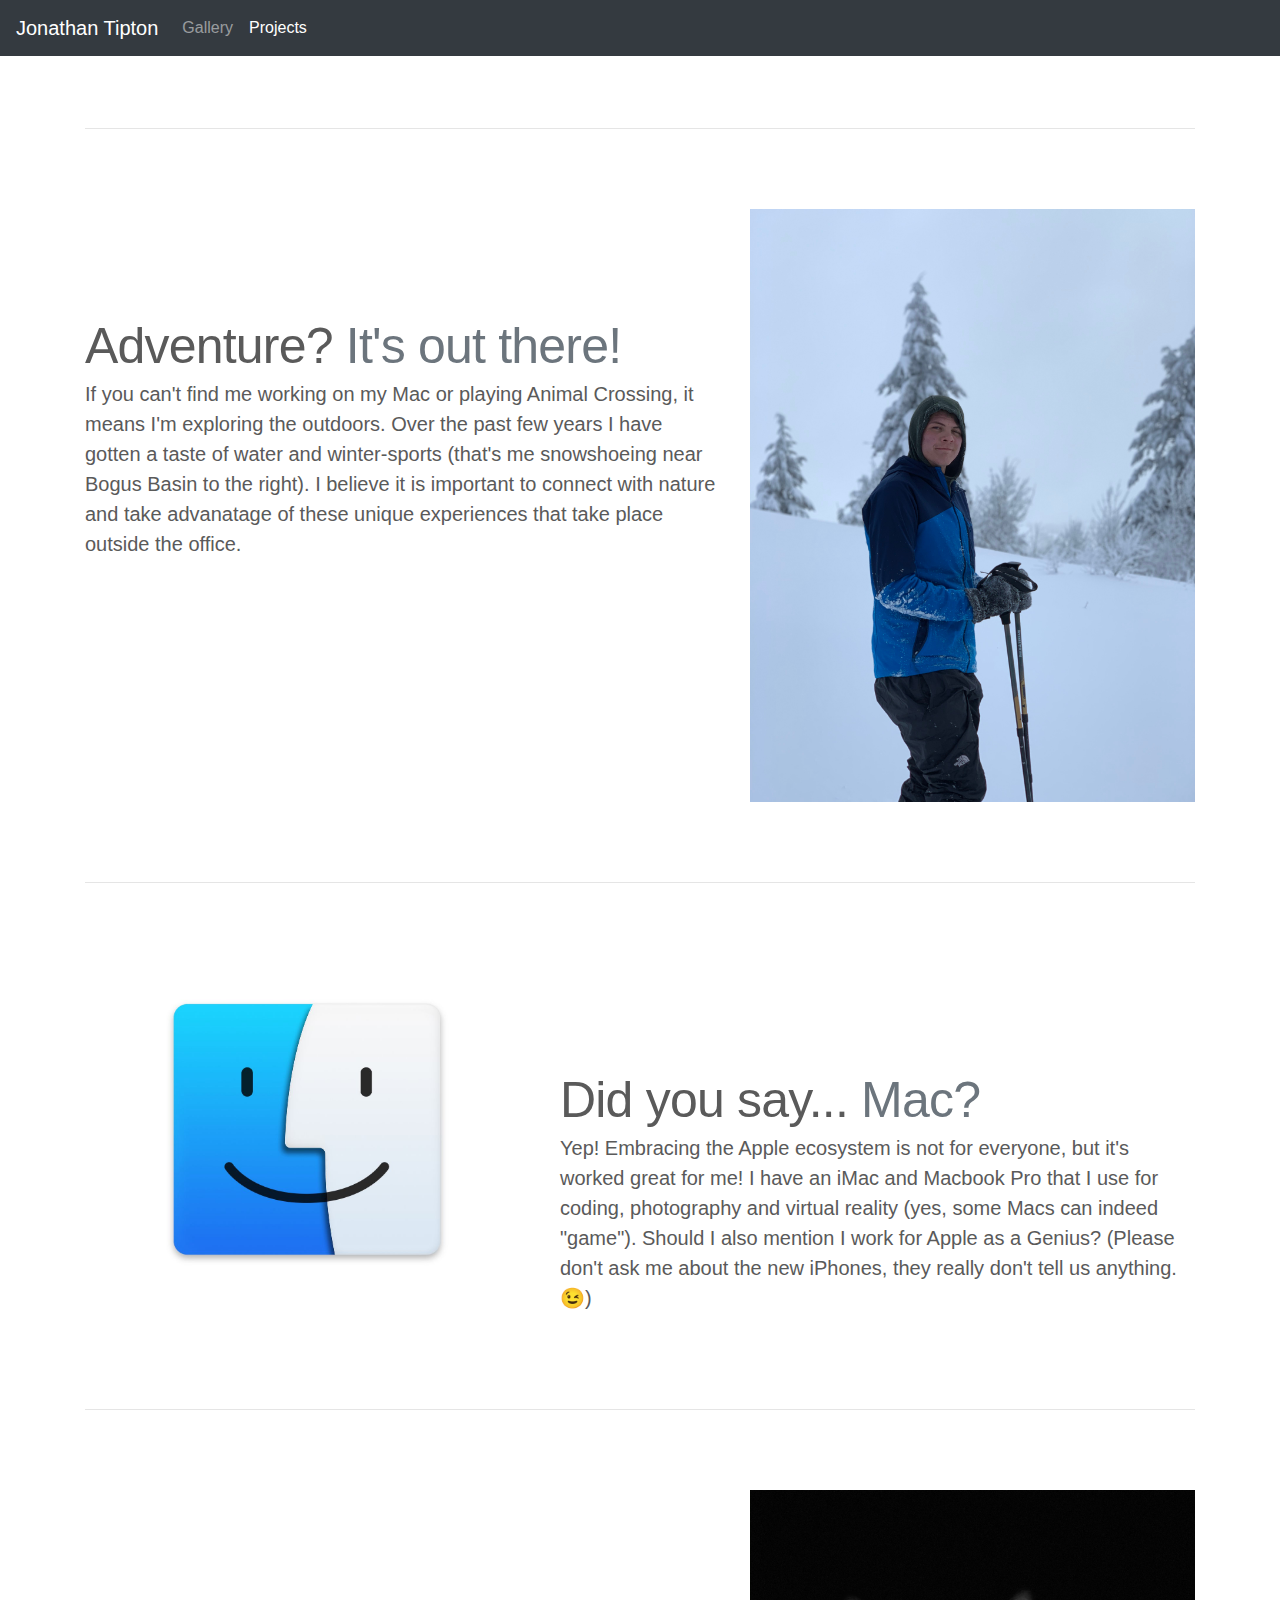
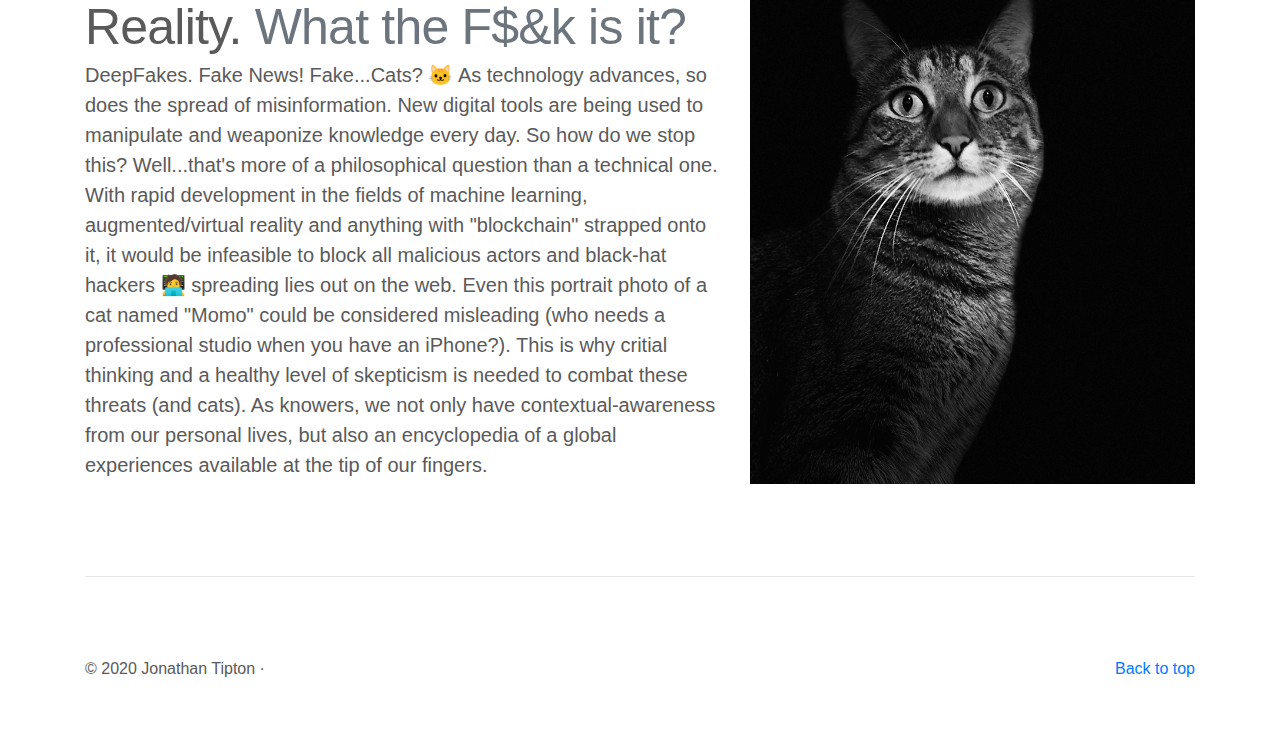
==== bootstrap-4.0.0/docs/4.0/examples/carousel/projects.html @ aaef8112 "UPDATES" ====
<!doctype html>
<html lang="en">
  <head>
    <meta charset="utf-8">
    <meta name="viewport" content="width=device-width, initial-scale=1, shrink-to-fit=no">
    <meta name="description" content="">
    <link rel="icon" href="Media/logo.png">

    <title>Jonathan Tipton</title>

    <!-- Bootstrap core CSS -->
    <link href="../../../../dist/css/bootstrap.min.css" rel="stylesheet">

    <!-- Custom styles for this template -->
    <link href="carousel.css" rel="stylesheet">
  </head>
  <body>

    <header>
      <nav class="navbar navbar-expand-md navbar-dark fixed-top bg-dark">
        <a class="navbar-brand" href="index.html">Jonathan Tipton</a>
        <button class="navbar-toggler" type="button" data-toggle="collapse" data-target="#navbarCollapse" aria-controls="navbarCollapse" aria-expanded="false" aria-label="Toggle navigation">
          <span class="navbar-toggler-icon"></span>
        </button>
        <div class="collapse navbar-collapse" id="navbarCollapse">
          <ul class="navbar-nav mr-auto">
            <li class="nav-item ">
              <a class="nav-link" href="gallery.html">Gallery</a>
            </li>

            <li class="nav-item active">
              <a class="nav-link" href="projects.html">Projects</a>
            </li>
            </ul>
        </div>
      </nav>
    </header>

    <!-- START THE FEATURETTES -->
    <div class="container marketing">

    <hr class="featurette-divider">

    <div class="row featurette">
      <div class="col-md-7">
        <h2 class="featurette-heading">Adventure? <span class="text-muted">It's out there!</span></h2>
        <p class="lead">If you can't find me working on my Mac or playing Animal Crossing, it means I'm exploring the outdoors.
                        Over the past few years I have gotten a taste of water and winter-sports (that's me snowshoeing near Bogus Basin to the right).
                        I believe it is important to connect with nature and take advanatage of these unique experiences that take place outside the office.</p>
      </div>
      <div class="col-md-5">
        <img class="featurette-image img-fluid mx-auto" src="../../../../assets/Media/me.jpeg" alt="Generic placeholder image">
      </div>
    </div>

    <hr class="featurette-divider">

    <div class="row featurette">
      <div class="col-md-7 order-md-2">
        <h2 class="featurette-heading">Did you say... <span class="text-muted">Mac?</span></h2>
        <p class="lead">Yep! Embracing the Apple ecosystem is not for everyone, but it's worked great for me! I have an iMac and Macbook Pro
                        that I use for coding, photography and virtual reality (yes, some Macs can indeed "game"). Should I also mention I work for Apple as a Genius? (Please don't ask me about the new iPhones, they really don't tell us anything. 😉)</p>
      </div>
      <div class="col-md-5 order-md-1">
        <img class="featurette-image img-fluid mx-auto" src="../../../../assets/Media/finder.jpeg" alt="Generic placeholder image">
      </div>
    </div>

    <hr class="featurette-divider">

    <div class="row featurette">
      <div class="col-md-7">
        <h2 class="featurette-heading">Reality. <span class="text-muted">What the F$&k is it?</span></h2>
        <p class="lead">DeepFakes. Fake News! Fake...Cats? 🐱 As technology advances, so does the spread of misinformation. New digital tools are being used to manipulate and weaponize knowledge every day. So how do we stop this?
                        Well...that's more of a philosophical question than a technical one. With rapid development in the fields of machine learning, augmented/virtual reality and anything with "blockchain" strapped onto it,
                        it would be infeasible to block all malicious actors and black-hat hackers 🧑‍💻 spreading lies out on the web. Even this portrait photo of a cat named "Momo" could be considered misleading (who needs a professional studio when you have an iPhone?).
                        This is why critial thinking and a healthy level of skepticism is needed to combat these threats (and cats). As knowers, we not only have contextual-awareness from our personal lives, but also an encyclopedia of a global experiences
                        available at the tip of our fingers.</p>
      </div>

      <div class="col-md-5">
        <img class="featurette-image img-fluid mx-auto" src="../../../../assets/Media/momo.jpeg" alt="Generic placeholder image">
      </div>
    </div>

    <hr class="featurette-divider">

    <!-- /END THE FEATURETTES -->

  </div><!-- /.container -->


    <!-- FOOTER -->
    <footer class="container">
      <p class="float-right"><a href="#">Back to top</a></p>
      <p>&copy; 2020 Jonathan Tipton &middot;</p>
    </footer>
  </main>

  <!-- Bootstrap core JavaScript
  ================================================== -->
  <!-- Placed at the end of the document so the pages load faster -->
  <script src="https://code.jquery.com/jquery-3.2.1.slim.min.js" integrity="sha384-KJ3o2DKtIkvYIK3UENzmM7KCkRr/rE9/Qpg6aAZGJwFDMVNA/GpGFF93hXpG5KkN" crossorigin="anonymous"></script>
  <script>window.jQuery || document.write('<script src="../../../../assets/js/vendor/jquery-slim.min.js"><\/script>')</script>
  <script src="../../../../assets/js/vendor/popper.min.js"></script>
  <script src="../../../../dist/js/bootstrap.min.js"></script>
  <!-- Just to make our placeholder images work. Don't actually copy the next line! -->
  <script src="../../../../assets/js/vendor/holder.min.js"></script>
</body>
</html>
---- bootstrap-4.0.0/docs/4.0/examples/carousel/carousel.css ----
/* GLOBAL STYLES
-------------------------------------------------- */
/* Padding below the footer and lighter body text */

body {
  padding-top: 3rem;
  padding-bottom: 3rem;
  color: #5a5a5a;
}



/* CUSTOMIZE THE CAROUSEL
-------------------------------------------------- */

/* Carousel base class */
.carousel {
  margin-bottom: 4rem;
}
/* Since positioning the image, we need to help out the caption */
.carousel-caption {
  bottom: 3rem;
  z-index: 10;
}

/* Declare heights because of positioning of img element */
.carousel-item {
  height: 20rem;
  background-color: #777;
  background-size: cover;
}
.carousel-item > img {
  max-width: 100%;
  min-height: 80%;
  bottom: 0;
 }

.center {
  width: 50% 50%;
  height: 60%;
}

.text-center {
  text-align: center;
}

.courier {
  font-family: courier;
}

.fantasy {
  font-family: cursive;

}

.float-left {
  float: left;
}

.float-right {
  float: right;
}

.black-text {
  color: black;
}

/* MARKETING CONTENT
-------------------------------------------------- */

/* Center align the text within the three columns below the carousel */
.marketing .col-lg-4 {
  margin-bottom: 1.5rem;
  text-align: center;
}
.marketing h2 {
  font-weight: 400;
}
.marketing .col-lg-4 p {
  margin-right: .75rem;
  margin-left: .75rem;
}


/* Featurettes
------------------------- */

.featurette-divider {
  margin: 5rem 0; /* Space out the Bootstrap <hr> more */
}

/* Thin out the marketing headings */
.featurette-heading {
  font-weight: 300;
  line-height: 1;
  letter-spacing: -.05rem;
}

.padding-10 {
  padding-top: 10%;
}
/* RESPONSIVE CSS
-------------------------------------------------- */

@media (min-width: 40em) {
  /* Bump up size of carousel content */
  .carousel-caption p {
    margin-bottom: 1.25rem;
    font-size: 1.25rem;
    line-height: 1.4;
  }

  .featurette-heading {
    font-size: 50px;
  }
}

@media (min-width: 62em) {
  .featurette-heading {
    margin-top: 7rem;
  }
}
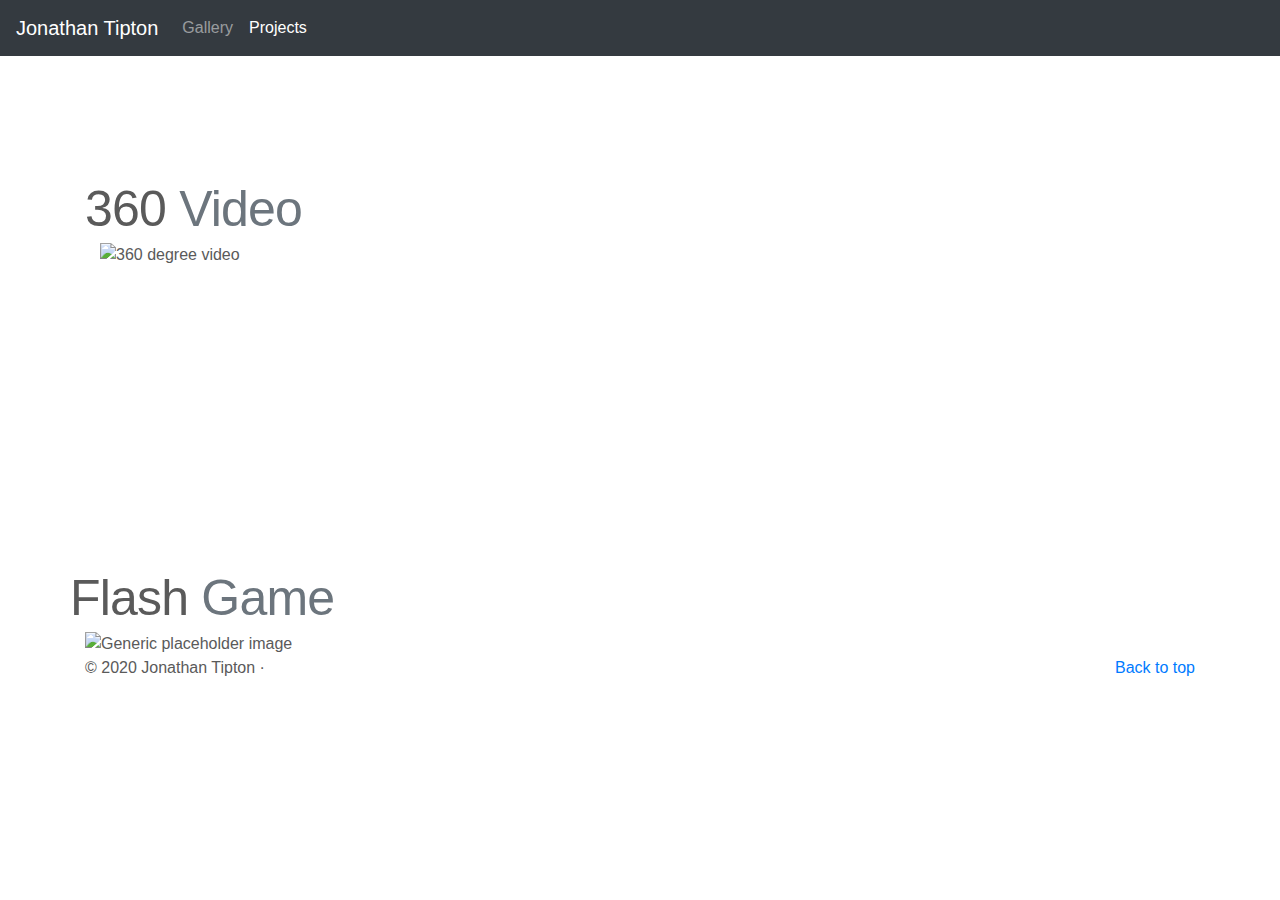
==== commit bdc4cda2: "FINAL COMMIT" ====
--- a/bootstrap-4.0.0/docs/4.0/examples/carousel/projects.html
+++ b/bootstrap-4.0.0/docs/4.0/examples/carousel/projects.html
@@ -24,10 +24,9 @@
         </button>
         <div class="collapse navbar-collapse" id="navbarCollapse">
           <ul class="navbar-nav mr-auto">
-            <li class="nav-item ">
+            <li class="nav-item">
               <a class="nav-link" href="gallery.html">Gallery</a>
             </li>
-
             <li class="nav-item active">
               <a class="nav-link" href="projects.html">Projects</a>
             </li>
@@ -36,55 +35,24 @@
       </nav>
     </header>
 
+    <div class="container marketing">
+    <br>
     <!-- START THE FEATURETTES -->
-    <div class="container marketing">
-
-    <hr class="featurette-divider">
-
     <div class="row featurette">
-      <div class="col-md-7">
-        <h2 class="featurette-heading">Adventure? <span class="text-muted">It's out there!</span></h2>
-        <p class="lead">If you can't find me working on my Mac or playing Animal Crossing, it means I'm exploring the outdoors.
-                        Over the past few years I have gotten a taste of water and winter-sports (that's me snowshoeing near Bogus Basin to the right).
-                        I believe it is important to connect with nature and take advanatage of these unique experiences that take place outside the office.</p>
-      </div>
-      <div class="col-md-5">
-        <img class="featurette-image img-fluid mx-auto" src="../../../../assets/Media/me.jpeg" alt="Generic placeholder image">
+      <div class="col-md-12">
+        <h2 class="featurette-heading">360 <span class="text-muted">Video</span></h2>
+      <div class="col-md-12">
+        <img class="featurette-image img-fluid mx-auto" src="../../../../assets/Media/360VIDEO.mp4" type="video/mp4" alt="360 degree video">
       </div>
     </div>
-
-    <hr class="featurette-divider">
-
-    <div class="row featurette">
-      <div class="col-md-7 order-md-2">
-        <h2 class="featurette-heading">Did you say... <span class="text-muted">Mac?</span></h2>
-        <p class="lead">Yep! Embracing the Apple ecosystem is not for everyone, but it's worked great for me! I have an iMac and Macbook Pro
-                        that I use for coding, photography and virtual reality (yes, some Macs can indeed "game"). Should I also mention I work for Apple as a Genius? (Please don't ask me about the new iPhones, they really don't tell us anything. 😉)</p>
-      </div>
-      <div class="col-md-5 order-md-1">
-        <img class="featurette-image img-fluid mx-auto" src="../../../../assets/Media/finder.jpeg" alt="Generic placeholder image">
+    <hr class="featurette-divider padding-10">
+    <div class="row featurette padding-10">
+      <div class="col-md-12">
+        <h2 class="featurette-heading">Flash <span class="text-muted">Game</span></h2>
+      <div class="col-md-12">
+        <img class="featurette-image img-fluid mx-auto" src="../../../../assets/Media/gametrailer.mp4" type="video/mp4" alt="Generic placeholder image">
       </div>
     </div>
-
-    <hr class="featurette-divider">
-
-    <div class="row featurette">
-      <div class="col-md-7">
-        <h2 class="featurette-heading">Reality. <span class="text-muted">What the F$&k is it?</span></h2>
-        <p class="lead">DeepFakes. Fake News! Fake...Cats? 🐱 As technology advances, so does the spread of misinformation. New digital tools are being used to manipulate and weaponize knowledge every day. So how do we stop this?
-                        Well...that's more of a philosophical question than a technical one. With rapid development in the fields of machine learning, augmented/virtual reality and anything with "blockchain" strapped onto it,
-                        it would be infeasible to block all malicious actors and black-hat hackers 🧑‍💻 spreading lies out on the web. Even this portrait photo of a cat named "Momo" could be considered misleading (who needs a professional studio when you have an iPhone?).
-                        This is why critial thinking and a healthy level of skepticism is needed to combat these threats (and cats). As knowers, we not only have contextual-awareness from our personal lives, but also an encyclopedia of a global experiences
-                        available at the tip of our fingers.</p>
-      </div>
-
-      <div class="col-md-5">
-        <img class="featurette-image img-fluid mx-auto" src="../../../../assets/Media/momo.jpeg" alt="Generic placeholder image">
-      </div>
-    </div>
-
-    <hr class="featurette-divider">
-
     <!-- /END THE FEATURETTES -->
 
   </div><!-- /.container -->
